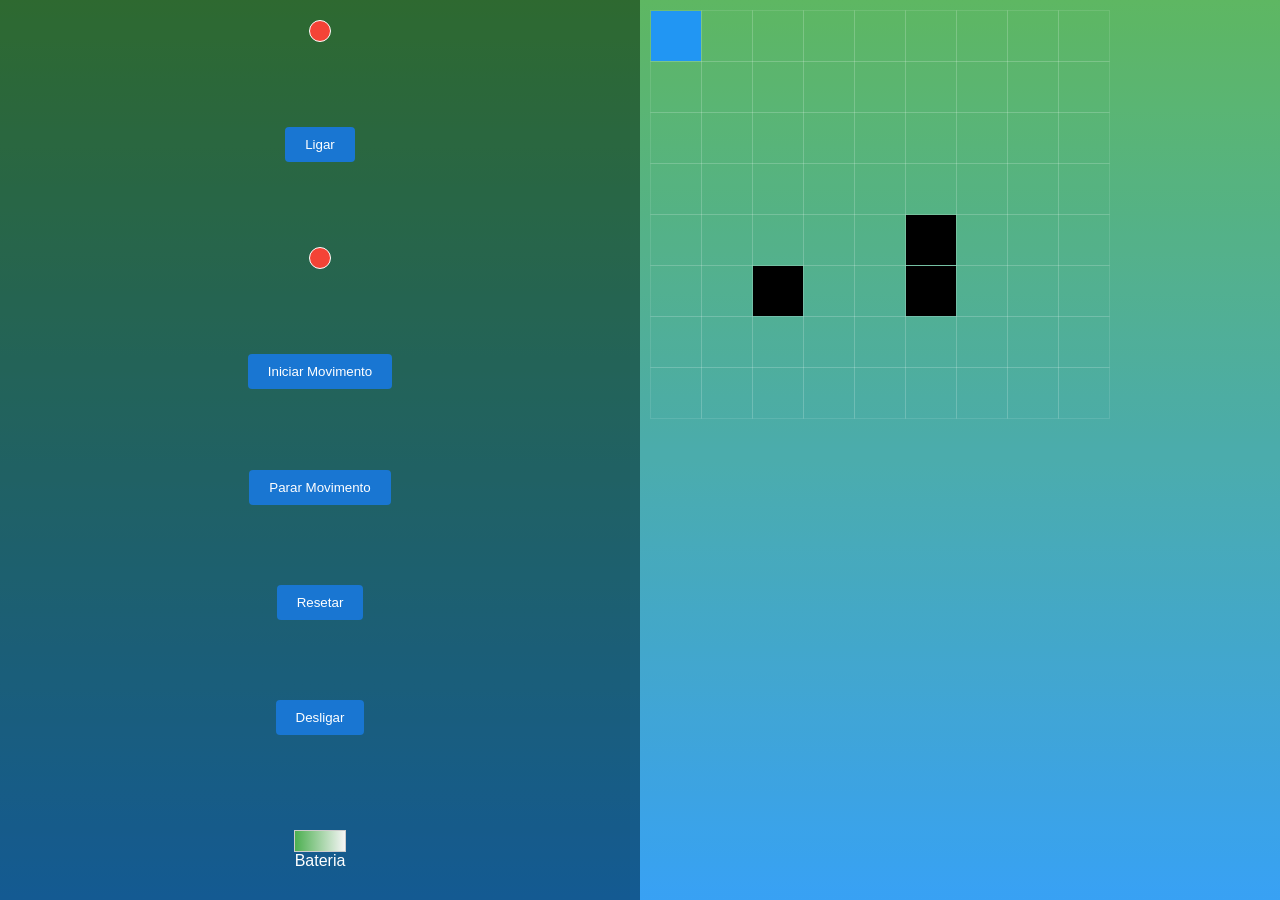
==== index.html @ ede00d10 "up" ====
<!DOCTYPE html>
<html lang="en">
<head>
    <meta charset="UTF-8">
    <meta name="viewport" content="width=device-width, initial-scale=1.0">
    <style>
          body {
            font-family: "Roboto", sans-serif;
            background: linear-gradient(180deg, #4CAF50 0%, #2196F3 100%);
            color: #fff;
            margin: 0;
            padding: 0;
            display: flex;
            justify-content: space-between;
            height: 100vh;
        }

        .controls {
            width: 50%;
            padding: 10px;
            display: flex;
            flex-direction: column;
            justify-content: space-between;
            align-items: center;
            background-color: rgba(0, 0, 0, 0.4);
            color: #fff;
        }

        .button {
            background-color: #1976D2;
            color: #fff;
            border: none;
            border-radius: 4px;
            padding: 10px 20px;
            cursor: pointer;
            margin: 5px 0;
        }

        .button:hover {
            background-color: #1565C0;
        }

        .led {
            width: 20px;
            height: 20px;
            border: 1px solid #fff;
            border-radius: 50%;
            margin: 10px 0;
        }

        .led-on {
            background-color: #4CAF50;
        }

        .led-off {
            background-color: #F44336;
        }

        .battery-container {
            display: flex;
            flex-direction: column;
            align-items: center;
            margin: 20px 0;
        }

        .battery {
            width: 100%;
            height: 20px;
            background: linear-gradient(90deg, #4CAF50 0%, #f5f5f5 100%);
            border: 1px solid #ccc;
        }

        .battery-text {
            margin: 10px 0;
        }

        .grid-container {
            width: 50%;
            padding: 10px;
            display: grid;
            grid-template-columns: repeat(9, 50px);
            grid-template-rows: repeat(8, 50px);
            gap: 1px;
            background-color: rgba(255, 255, 255, 0.1);
        }

        .grid-item {
            width: 50px;
            height: 50px;
            border: 1px solid rgba(255, 255, 255, 0.1);
        }

        .block {
            width: 50px;
            height: 50px;
            background-color: #2196F3;
        }

        .block.red {
            background-color: #F44336;
        }

        .block.black {
            background-color: #000;
        }
    </style>
</head>
<body>
    <div class="controls">
        <div class="led led-off" id="powerLed"></div>
        <button class="button" id="powerButton">Ligar</button>
        <div class="led led-off" id="startLed"></div>
        <button class="button" id="startButton">Iniciar Movimento</button>
        <button class="button" id="stopButton">Parar Movimento</button>
        <button class="button" id="resetButton">Resetar</button>
        <button class="button" id="powerOffButton">Desligar</button>
        <div class="battery-container">
            <div class="battery" id="battery"></div>
            <div>Bateria</div>
        </div>
    </div>
    <div class="grid-container" id="grid"></div>
    <script>
        const grid = document.getElementById('grid');
        const powerButton = document.getElementById('powerButton');
        const powerOffButton = document.getElementById('powerOffButton');
        const startButton = document.getElementById('startButton');
        const stopButton = document.getElementById('stopButton');
        const resetButton = document.getElementById('resetButton');
        const battery = document.getElementById('battery');
        const powerLed = document.getElementById('powerLed');
        const startLed = document.getElementById('startLed');
        let blockPosition = { row: 0, col: 0 };
        let movingRight = true;
        let animationSpeed = 500; // Ajuste a velocidade desejada (em milissegundos)
        let animationInterval;
        let batteryLevel = 100;
        let isPowerOn = false;
        let isAnimationStarted = false;

        // Adiciona três blocos pretos em posições aleatórias
        const blackBlocks = [];
        while (blackBlocks.length < 3) {
            const randomRow = Math.floor(Math.random() * 7);
            const randomCol = Math.floor(Math.random() * 8);
            if (blackBlocks.every(block => block.row !== randomRow || block.col !== randomCol)) {
                blackBlocks.push({ row: randomRow, col: randomCol });
            }
        }

        function createGrid() {
            for (let row = 0; row < 8; row++) {
                for (let col = 0; col < 9; col++) {
                    const cell = document.createElement('div');
                    cell.classList.add('grid-item');
                    grid.appendChild(cell);
                }
            }
            placeBlock();
        }

        function placeBlock() {
            grid.innerHTML = ''; // Limpa a grade

            for (let i = 0; i < 8; i++) {
                for (let j = 0; j < 9; j++) {
                    const cell = document.createElement('div');
                    cell.classList.add('grid-item');
                    grid.appendChild(cell);
                }
            }

            blackBlocks.forEach((block) => {
                const blackBlock = document.createElement('div');
                blackBlock.classList.add('block', 'black');
                grid.children[block.row * 9 + block.col].appendChild(blackBlock);
            });

            const block = document.createElement('div');
            block.classList.add('block');
            if (blockPosition.row === 7 && blockPosition.col === 0) {
                block.classList.add('red');
            }
            grid.children[blockPosition.row * 9 + blockPosition.col].appendChild(block);
        }

        function moveBlock() {
            if (blockPosition.row === 7 && blockPosition.col === 0) {
                return; // Bloquinho está na última posição, não faz nada
            }

            grid.children[blockPosition.row * 9 + blockPosition.col].removeChild(grid.children[blockPosition.row * 9 + blockPosition.col].firstChild);

            if (movingRight) {
                if (blockPosition.col < 8) {
                    blockPosition.col++;
                } else {
                    blockPosition.row++;
                    movingRight = false;
                }
            } else {
                if (blockPosition.col > 0) {
                    blockPosition.col--;
                } else {
                    blockPosition.row++;
                    movingRight = true;
                }
            }

            placeBlock();
            decreaseBatteryLevel();
        }

        function startAnimation() {
            if (blockPosition.row === 8) {
                blockPosition = { row: 0, col: 0 };
                createGrid();
            }
            if (!isAnimationStarted && isPowerOn) {
                isAnimationStarted = true;
                animationInterval = setInterval(moveBlock, animationSpeed);
            }
        }

        function stopAnimation() {
            clearInterval(animationInterval);
            isAnimationStarted = false;
        }

        function resetAnimation() {
            stopAnimation();
            grid.style.display = 'none'; // Oculta a grade
            blockPosition = { row: 0, col: 0 };
            movingRight = true;
            batteryLevel = 100;
            updateBatteryLevel();
        }

        function decreaseBatteryLevel() {
            if (batteryLevel > 0) {
                batteryLevel -= 1;
                updateBatteryLevel();
            }
        }

        function updateBatteryLevel() {
            battery.style.width = `${batteryLevel}%`;
        }

        function togglePower() {
            if (isPowerOn) {
                powerLed.classList.remove('led-on');
                powerLed.classList.add('led-off');
                isPowerOn = false;
                resetAnimation();
                grid.style.display = 'none'; // Oculta a grade ao desligar
            } else {
                powerLed.classList.remove('led-off');
                powerLed.classList.add('led-on');
                isPowerOn = true;
                grid.style.display = 'grid'; // Mostra a grade ao ligar
            }
        }

        function toggleStart() {
            if (isAnimationStarted) {
                startLed.classList.remove('led-on');
                startLed.classList.add('led-off');
                stopAnimation();
            } else {
                startLed.classList.remove('led-off');
                startLed.classList.add('led-on');
                startAnimation();
            }
        }

        powerButton.addEventListener('click', togglePower);
        powerOffButton.addEventListener('click', () => {
            togglePower();
            resetAnimation();
            location.reload(); // Isso recarregará a página, simulando um reset.
        });
        startButton.addEventListener('click', toggleStart);
        stopButton.addEventListener('click', toggleStart);
        resetButton.addEventListener('click', function(){
		location.reload()});
        createGrid();
    </script>
</body>
</html>
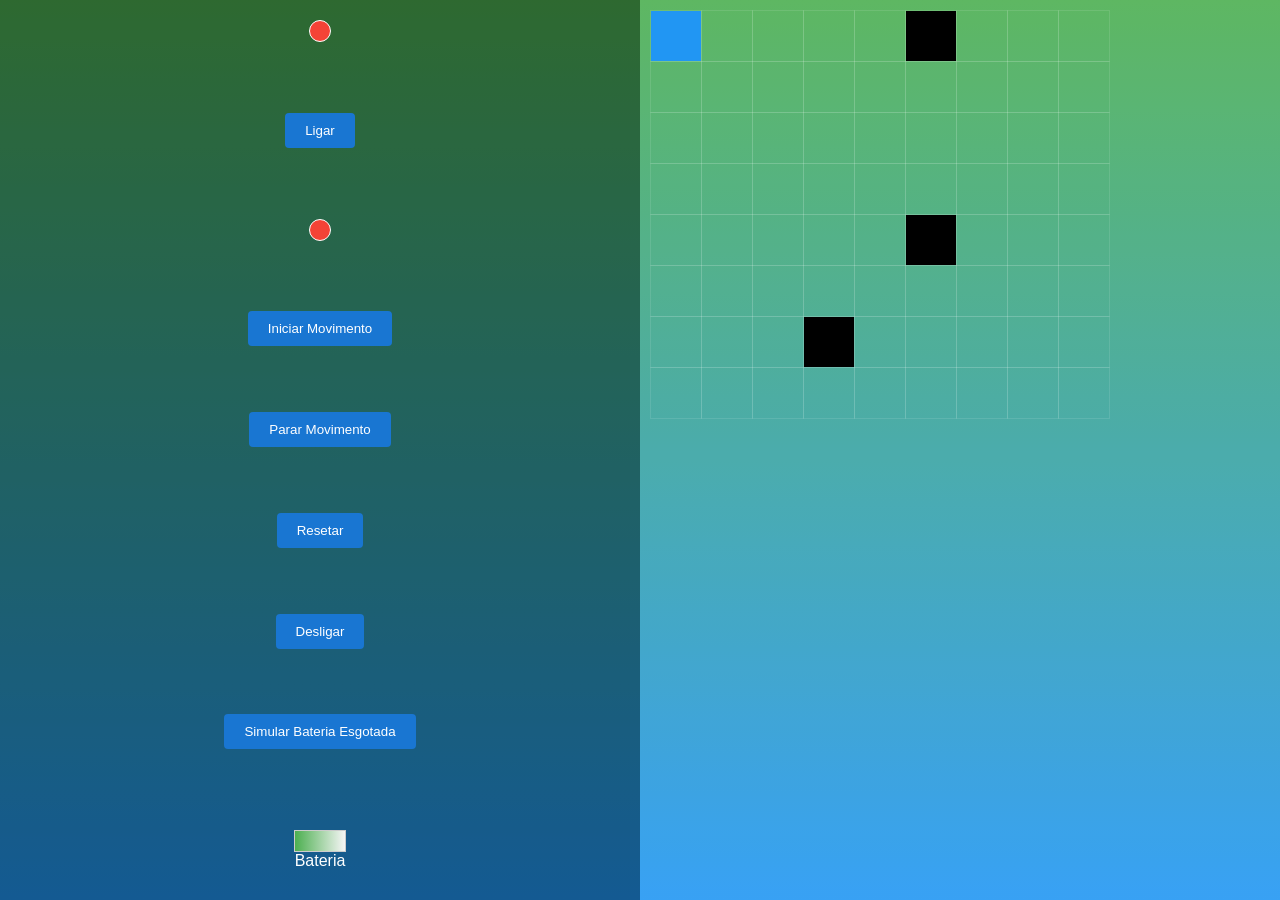
==== commit 4883b304: "Simular bateria" ====
--- a/index.html
+++ b/index.html
@@ -103,6 +103,10 @@
         .block.black {
             background-color: #000;
         }
+        .battery-red {
+    background: linear-gradient(90deg, #F44336 0%, #f5f5f5 100%);
+}
+
     </style>
 </head>
 <body>
@@ -114,6 +118,8 @@
         <button class="button" id="stopButton">Parar Movimento</button>
         <button class="button" id="resetButton">Resetar</button>
         <button class="button" id="powerOffButton">Desligar</button>
+        <button class="button" id="simulateBatteryButton">Simular Bateria Esgotada</button>
+
         <div class="battery-container">
             <div class="battery" id="battery"></div>
             <div>Bateria</div>
@@ -183,6 +189,24 @@
             }
             grid.children[blockPosition.row * 9 + blockPosition.col].appendChild(block);
         }
+        
+        
+        const simulateBatteryButton = document.getElementById('simulateBatteryButton');
+const batteryText = document.querySelector('.battery-container div');
+
+simulateBatteryButton.addEventListener('click', () => {
+    // Define a bateria como vazia
+    batteryLevel = 0;
+    updateBatteryLevel();
+
+    // Pare o cortador de grama se estiver em execução
+    if (isAnimationStarted) {
+        toggleStart();
+    }
+
+    // Mude a classe da bateria para "battery-red"
+    battery.classList.add('battery-red');
+});
 
         function moveBlock() {
             if (blockPosition.row === 7 && blockPosition.col === 0) {
@@ -211,17 +235,7 @@
             decreaseBatteryLevel();
         }
 
-        function startAnimation() {
-            if (blockPosition.row === 8) {
-                blockPosition = { row: 0, col: 0 };
-                createGrid();
-            }
-            if (!isAnimationStarted && isPowerOn) {
-                isAnimationStarted = true;
-                animationInterval = setInterval(moveBlock, animationSpeed);
-            }
-        }
-
+        
         function stopAnimation() {
             clearInterval(animationInterval);
             isAnimationStarted = false;
@@ -237,11 +251,15 @@
         }
 
         function decreaseBatteryLevel() {
-            if (batteryLevel > 0) {
-                batteryLevel -= 1;
-                updateBatteryLevel();
-            }
-        }
+    if (batteryLevel > 0) {
+        batteryLevel -= 1;
+        updateBatteryLevel();
+    } else {
+        stopAnimation(); // Pare a animação quando a bateria estiver vazia
+        battery.classList.add('battery-red'); // Mude a classe da bateria para vermelho
+        startButton.disabled = true; // Desative o botão "Iniciar Movimento" quando a bateria estiver vazia
+    }
+}
 
         function updateBatteryLevel() {
             battery.style.width = `${batteryLevel}%`;
@@ -262,7 +280,9 @@
             }
         }
 
-        function toggleStart() {
+      function toggleStart() {
+    if (isPowerOn) {
+        if (batteryLevel > 0) { // Verifique se há carga na bateria
             if (isAnimationStarted) {
                 startLed.classList.remove('led-on');
                 startLed.classList.add('led-off');
@@ -273,7 +293,19 @@
                 startAnimation();
             }
         }
-
+    }
+}
+
+        function startAnimation() {
+            if (blockPosition.row === 8) {
+                blockPosition = { row: 0, col: 0 };
+                createGrid();
+            }
+            if (!isAnimationStarted && isPowerOn && batteryLevel > 0) { // Verifica se o poder está ligado e há bateria
+                isAnimationStarted = true;
+                animationInterval = setInterval(moveBlock, animationSpeed);
+            }
+        }
         powerButton.addEventListener('click', togglePower);
         powerOffButton.addEventListener('click', () => {
             togglePower();
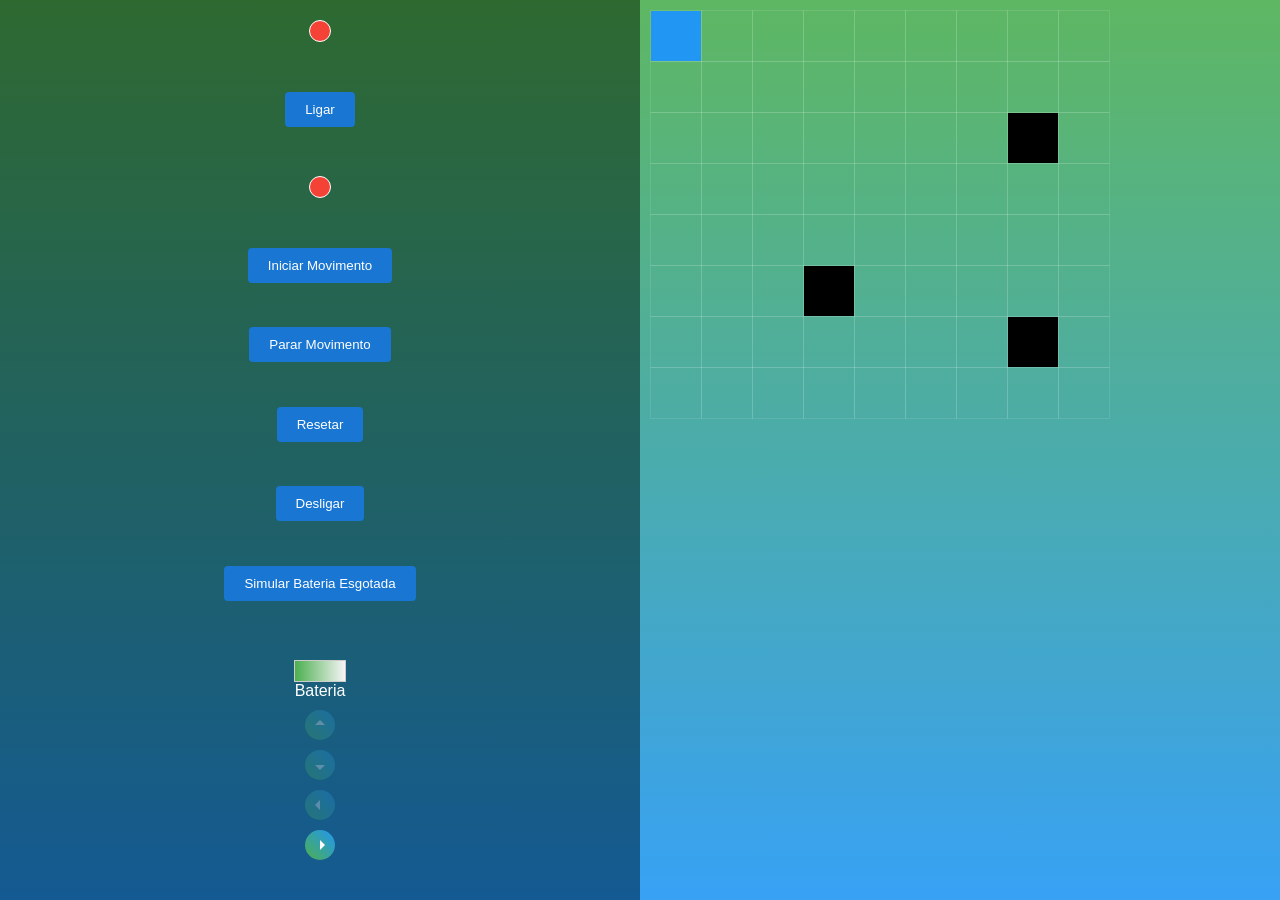
==== commit 5b5b0d32: "Sensor de giroscópio" ====
--- a/index.html
+++ b/index.html
@@ -107,6 +107,57 @@
     background: linear-gradient(90deg, #F44336 0%, #f5f5f5 100%);
 }
 
+
+    .arrow {
+      width: 30px;
+      height: 30px;
+      border-radius: 50%;
+      background: linear-gradient(45deg, #4CAF50, #2196F3);
+      position: relative;
+      margin: 10px;
+      display: flex;
+      align-items: center;
+      justify-content: center;
+    }
+
+    .arrow-up:before,
+    .arrow-down:before,
+    .arrow-left:before,
+    .arrow-right:before {
+      content: '';
+      position: absolute;
+      border: 5px solid transparent;
+    }
+
+    .arrow-up:before {
+      border-bottom-color: #fff;
+      top: 5px;
+    }
+
+    .arrow-down:before {
+      border-top-color: #fff;
+      bottom: 5px;
+    }
+
+    .arrow-left:before {
+      border-right-color: #fff;
+      left: 5px;
+    }
+
+    .arrow-right:before {
+      border-left-color: #fff;
+      right: 5px;
+    }
+
+    .arrow-on {
+      opacity: 1;
+    }
+
+    .arrow-off {
+      opacity: 0.3;
+    }
+
+
     </style>
 </head>
 <body>
@@ -121,12 +172,61 @@
         <button class="button" id="simulateBatteryButton">Simular Bateria Esgotada</button>
 
         <div class="battery-container">
-            <div class="battery" id="battery"></div>
-            <div>Bateria</div>
-        </div>
+    <div class="battery" id="battery"></div>
+    <div>Bateria</div>
+    <div class="arrows-container">
+        <div>
+                <div class="arrow arrow-up arrow-off" id="arrowUp"></div>
+                <div class="arrow arrow-down arrow-off" id="arrowDown"></div>
+                <div class="arrow arrow-left arrow-off" id="arrowLeft"></div>
+                <div class="arrow arrow-right arrow-off" id="arrowRight"></div>
+            </div>
+    </div>
+</div>
+
     </div>
     <div class="grid-container" id="grid"></div>
     <script>
+ const arrowUp = document.getElementById('arrowUp');
+        const arrowDown = document.getElementById('arrowDown');
+        const arrowLeft = document.getElementById('arrowLeft');
+        const arrowRight = document.getElementById('arrowRight');
+
+
+
+        
+        function updateArrows() {
+            if (blockPosition.row % 2 === 0) {
+                arrowRight.classList.add('arrow-on');
+                arrowRight.classList.remove('arrow-off');
+                arrowLeft.classList.add('arrow-off');
+                arrowLeft.classList.remove('arrow-on');
+            } else {
+                arrowLeft.classList.add('arrow-on');
+                arrowLeft.classList.remove('arrow-off');
+                arrowRight.classList.add('arrow-off');
+                arrowRight.classList.remove('arrow-on');
+            }
+
+            if (blockPosition.row !== lastRowPosition) {
+                arrowDown.classList.add('arrow-on');
+                arrowDown.classList.remove('arrow-off');
+            } else {
+                arrowDown.classList.add('arrow-off');
+                arrowDown.classList.remove('arrow-on');
+            }
+        }
+
+        function flashDownArrow() {
+            arrowDown.classList.add('arrow-on');
+            arrowDown.classList.remove('arrow-off');
+
+            setTimeout(() => {
+                arrowDown.classList.add('arrow-off');
+                arrowDown.classList.remove('arrow-on');
+                updateArrows();
+            }, 500); // Ajuste o tempo conforme desejado
+        }
         const grid = document.getElementById('grid');
         const powerButton = document.getElementById('powerButton');
         const powerOffButton = document.getElementById('powerOffButton');
@@ -188,6 +288,7 @@
                 block.classList.add('red');
             }
             grid.children[blockPosition.row * 9 + blockPosition.col].appendChild(block);
+            updateArrows();
         }
         
         
@@ -230,6 +331,8 @@
                     movingRight = true;
                 }
             }
+			lastRowPosition = blockPosition.row;
+             updateArrows(); 
 
             placeBlock();
             decreaseBatteryLevel();
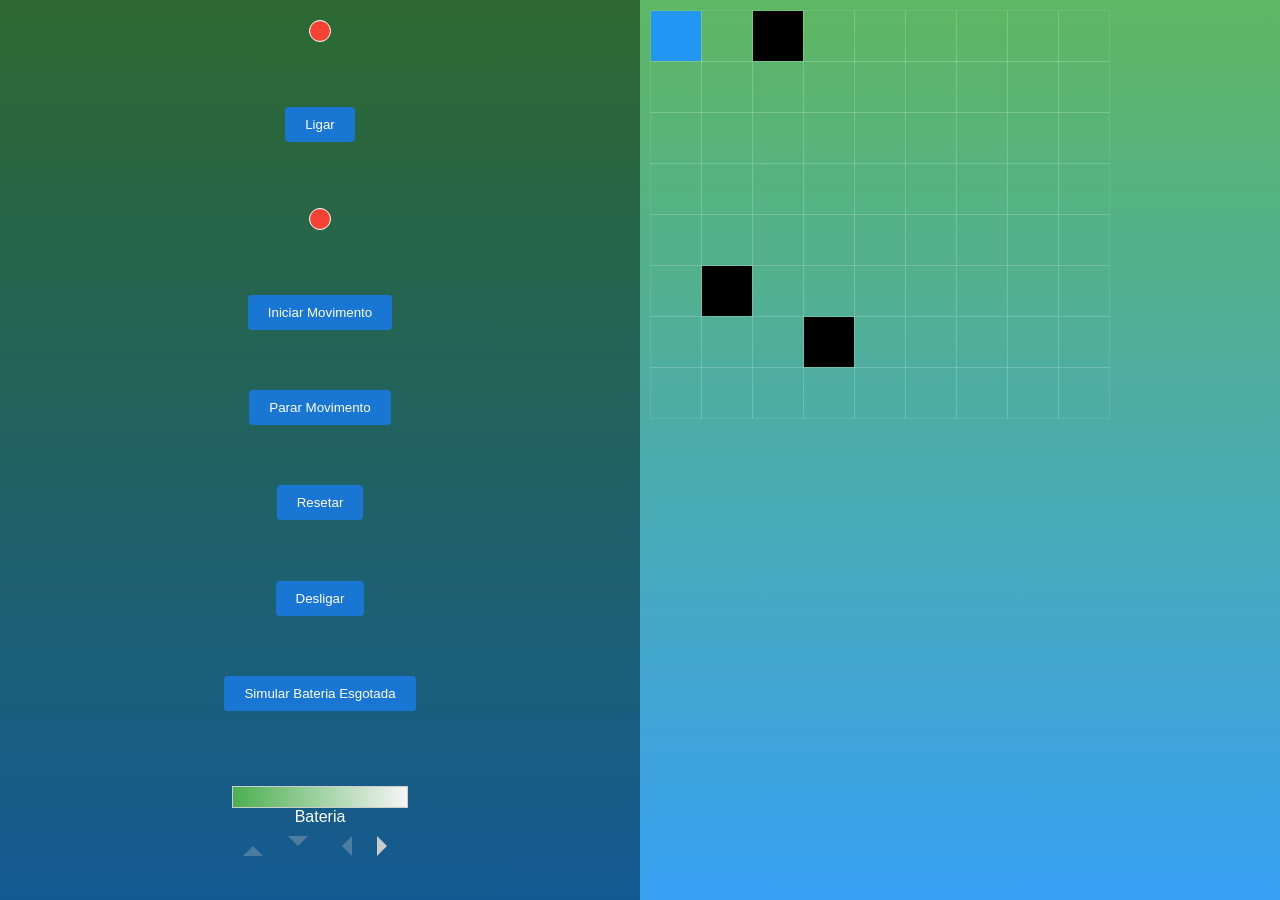
==== commit 2bf8dd51: "GPS/Giroscopio" ====
--- a/index.html
+++ b/index.html
@@ -1,4 +1,4 @@
-<!DOCTYPE html>
+
 <html lang="en">
 <head>
     <meta charset="UTF-8">
@@ -108,54 +108,37 @@
 }
 
 
-    .arrow {
-      width: 30px;
-      height: 30px;
-      border-radius: 50%;
-      background: linear-gradient(45deg, #4CAF50, #2196F3);
-      position: relative;
-      margin: 10px;
-      display: flex;
-      align-items: center;
-      justify-content: center;
-    }
-
-    .arrow-up:before,
-    .arrow-down:before,
-    .arrow-left:before,
-    .arrow-right:before {
-      content: '';
-      position: absolute;
-      border: 5px solid transparent;
-    }
-
-    .arrow-up:before {
-      border-bottom-color: #fff;
-      top: 5px;
-    }
-
-    .arrow-down:before {
-      border-top-color: #fff;
-      bottom: 5px;
-    }
-
-    .arrow-left:before {
-      border-right-color: #fff;
-      left: 5px;
-    }
-
-    .arrow-right:before {
-      border-left-color: #fff;
-      right: 5px;
-    }
-
-    .arrow-on {
-      opacity: 1;
-    }
-
-    .arrow-off {
-      opacity: 0.3;
-    }
+     .arrow {
+            width: 0;
+            height: 0;
+            border: 10px solid transparent;
+            margin: 10px;
+            display: inline-block;
+        }
+
+        .arrow-up {
+            border-bottom-color: #ccc;
+        }
+
+        .arrow-down {
+            border-top-color: #ccc;
+        }
+
+        .arrow-left {
+            border-right-color: #ccc;
+        }
+
+        .arrow-right {
+            border-left-color: #ccc;
+        }
+
+        .arrow-on {
+            opacity: 1;
+        }
+
+        .arrow-off {
+            opacity: 0.3;
+        }
 
 
     </style>
@@ -193,29 +176,30 @@
         const arrowRight = document.getElementById('arrowRight');
 
 
+let arrowDirection = '';  // Adicione esta linha no início do seu script
 
         
-        function updateArrows() {
-            if (blockPosition.row % 2 === 0) {
-                arrowRight.classList.add('arrow-on');
-                arrowRight.classList.remove('arrow-off');
-                arrowLeft.classList.add('arrow-off');
-                arrowLeft.classList.remove('arrow-on');
-            } else {
-                arrowLeft.classList.add('arrow-on');
-                arrowLeft.classList.remove('arrow-off');
-                arrowRight.classList.add('arrow-off');
-                arrowRight.classList.remove('arrow-on');
-            }
-
-            if (blockPosition.row !== lastRowPosition) {
-                arrowDown.classList.add('arrow-on');
-                arrowDown.classList.remove('arrow-off');
-            } else {
-                arrowDown.classList.add('arrow-off');
-                arrowDown.classList.remove('arrow-on');
-            }
-        }
+    function updateArrows() {
+    if (blockPosition.row % 2 === 0) {
+        if (arrowDirection !== 'right') {
+            flashDownArrow();
+            arrowDirection = 'right';
+        }
+        arrowRight.classList.add('arrow-on');
+        arrowRight.classList.remove('arrow-off');
+        arrowLeft.classList.add('arrow-off');
+        arrowLeft.classList.remove('arrow-on');
+    } else {
+        if (arrowDirection !== 'left') {
+            flashDownArrow();
+            arrowDirection = 'left';
+        }
+        arrowLeft.classList.add('arrow-on');
+        arrowLeft.classList.remove('arrow-off');
+        arrowRight.classList.add('arrow-off');
+        arrowRight.classList.remove('arrow-on');
+    }
+}
 
         function flashDownArrow() {
             arrowDown.classList.add('arrow-on');
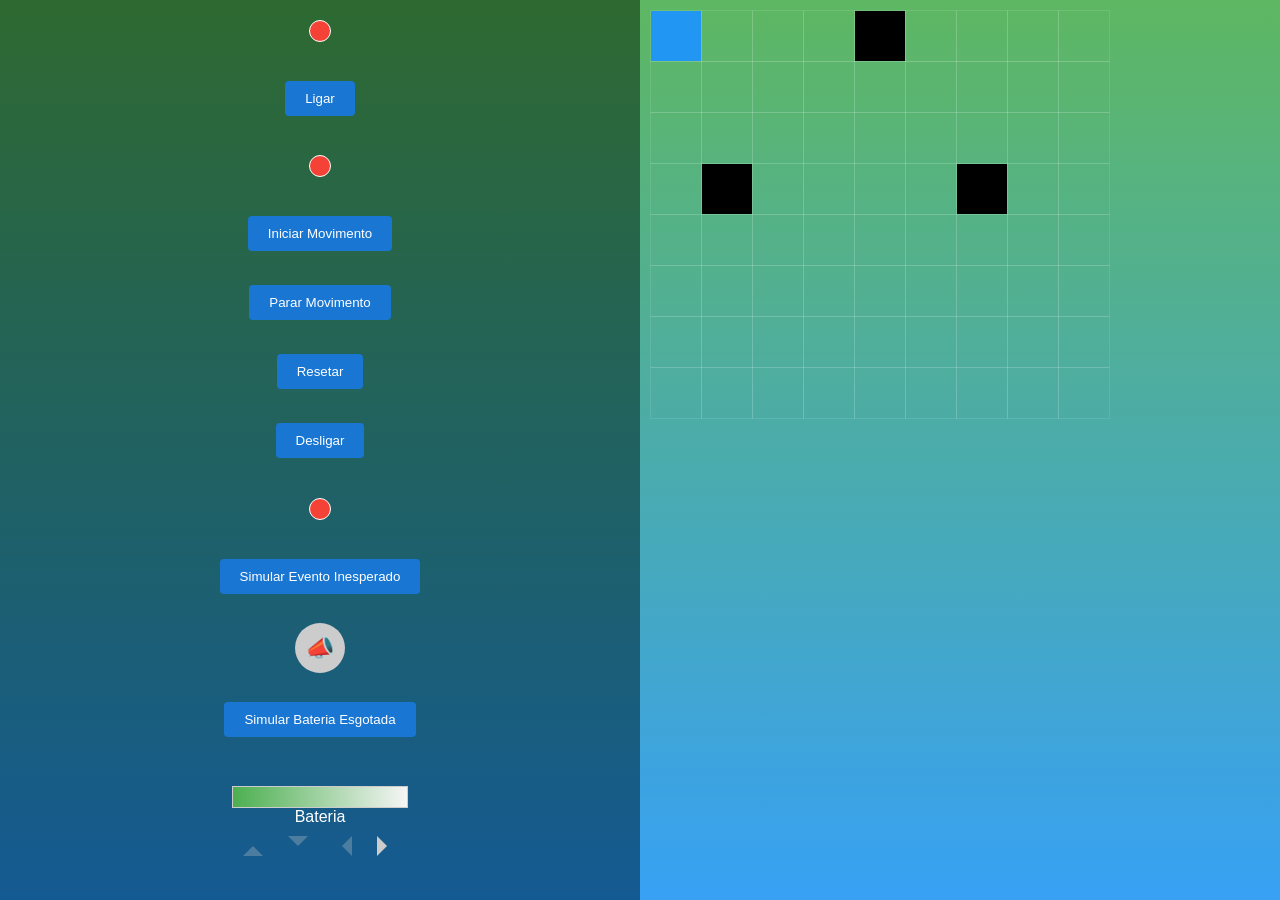
==== commit a4c633fb: "Evento inesperado" ====
--- a/index.html
+++ b/index.html
@@ -139,11 +139,30 @@
         .arrow-off {
             opacity: 0.3;
         }
+        
+        .horn {
+    width: 50px;
+    height: 50px;
+    background-color: #F44336;
+    border-radius: 50%;
+    display: flex;
+    justify-content: center;
+    align-items: center;
+    font-size: 24px;
+    color: #fff;
+}
+
+.horn-off {
+    background-color: #ccc;
+    color: #666;
+}
+
 
 
     </style>
 </head>
 <body>
+      <audio id="hornSound" src="./media/audio.wav" type="audio/mpeg"></audio>
     <div class="controls">
         <div class="led led-off" id="powerLed"></div>
         <button class="button" id="powerButton">Ligar</button>
@@ -152,6 +171,10 @@
         <button class="button" id="stopButton">Parar Movimento</button>
         <button class="button" id="resetButton">Resetar</button>
         <button class="button" id="powerOffButton">Desligar</button>
+         <div class="led led-off" id="unexpectedLed"></div>
+        <button class="button" id="unexpectedButton">Simular Evento Inesperado</button>
+
+        <div class="horn horn-off" id="horn">📣</div>
         <button class="button" id="simulateBatteryButton">Simular Bateria Esgotada</button>
 
         <div class="battery-container">
@@ -170,6 +193,33 @@
     </div>
     <div class="grid-container" id="grid"></div>
     <script>
+    
+    let isBlockMoving = true;
+
+    const unexpectedButton = document.getElementById('unexpectedButton');
+        const unexpectedLed = document.getElementById('unexpectedLed');
+        const horn = document.getElementById('horn');
+
+        unexpectedButton.addEventListener('click', () => {
+            unexpectedLed.classList.toggle('led-off');
+    unexpectedLed.classList.toggle('led-on');
+    horn.classList.toggle('horn-off');
+    horn.classList.toggle('horn-on');
+    playHorn();
+    
+    isBlockMoving = !isBlockMoving;  // Alterna o estado de movimento do bloco
+    if (isBlockMoving) {
+        startAnimation();  // Se o bloco deve se mover, retoma a animação
+    } else {
+        stopAnimation();  // Se o bloco deve parar, para a animação
+    }
+        });
+
+        function playHorn() {
+            const hornSound = document.getElementById('hornSound');
+            hornSound.play();
+        }
+        
  const arrowUp = document.getElementById('arrowUp');
         const arrowDown = document.getElementById('arrowDown');
         const arrowLeft = document.getElementById('arrowLeft');
@@ -406,4 +456,4 @@
         createGrid();
     </script>
 </body>
-</html>
+</html>
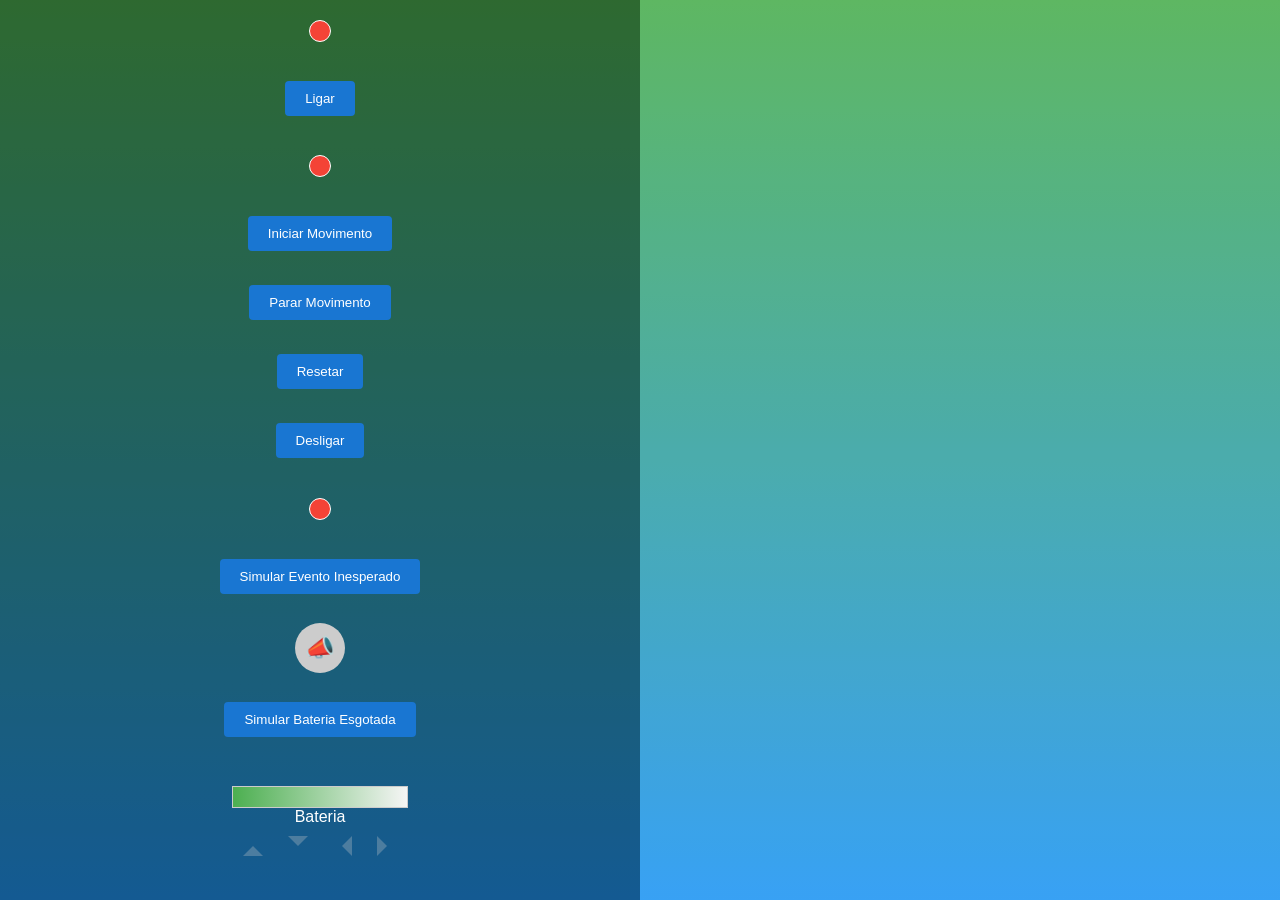
==== commit 4096ff7b: "Adiciona css link no html" ====
--- a/index.html
+++ b/index.html
@@ -3,166 +3,14 @@
 <head>
     <meta charset="UTF-8">
     <meta name="viewport" content="width=device-width, initial-scale=1.0">
-    <style>
-          body {
-            font-family: "Roboto", sans-serif;
-            background: linear-gradient(180deg, #4CAF50 0%, #2196F3 100%);
-            color: #fff;
-            margin: 0;
-            padding: 0;
-            display: flex;
-            justify-content: space-between;
-            height: 100vh;
-        }
 
-        .controls {
-            width: 50%;
-            padding: 10px;
-            display: flex;
-            flex-direction: column;
-            justify-content: space-between;
-            align-items: center;
-            background-color: rgba(0, 0, 0, 0.4);
-            color: #fff;
-        }
+    <title>Emulador</title>
 
-        .button {
-            background-color: #1976D2;
-            color: #fff;
-            border: none;
-            border-radius: 4px;
-            padding: 10px 20px;
-            cursor: pointer;
-            margin: 5px 0;
-        }
-
-        .button:hover {
-            background-color: #1565C0;
-        }
-
-        .led {
-            width: 20px;
-            height: 20px;
-            border: 1px solid #fff;
-            border-radius: 50%;
-            margin: 10px 0;
-        }
-
-        .led-on {
-            background-color: #4CAF50;
-        }
-
-        .led-off {
-            background-color: #F44336;
-        }
-
-        .battery-container {
-            display: flex;
-            flex-direction: column;
-            align-items: center;
-            margin: 20px 0;
-        }
-
-        .battery {
-            width: 100%;
-            height: 20px;
-            background: linear-gradient(90deg, #4CAF50 0%, #f5f5f5 100%);
-            border: 1px solid #ccc;
-        }
-
-        .battery-text {
-            margin: 10px 0;
-        }
-
-        .grid-container {
-            width: 50%;
-            padding: 10px;
-            display: grid;
-            grid-template-columns: repeat(9, 50px);
-            grid-template-rows: repeat(8, 50px);
-            gap: 1px;
-            background-color: rgba(255, 255, 255, 0.1);
-        }
-
-        .grid-item {
-            width: 50px;
-            height: 50px;
-            border: 1px solid rgba(255, 255, 255, 0.1);
-        }
-
-        .block {
-            width: 50px;
-            height: 50px;
-            background-color: #2196F3;
-        }
-
-        .block.red {
-            background-color: #F44336;
-        }
-
-        .block.black {
-            background-color: #000;
-        }
-        .battery-red {
-    background: linear-gradient(90deg, #F44336 0%, #f5f5f5 100%);
-}
-
-
-     .arrow {
-            width: 0;
-            height: 0;
-            border: 10px solid transparent;
-            margin: 10px;
-            display: inline-block;
-        }
-
-        .arrow-up {
-            border-bottom-color: #ccc;
-        }
-
-        .arrow-down {
-            border-top-color: #ccc;
-        }
-
-        .arrow-left {
-            border-right-color: #ccc;
-        }
-
-        .arrow-right {
-            border-left-color: #ccc;
-        }
-
-        .arrow-on {
-            opacity: 1;
-        }
-
-        .arrow-off {
-            opacity: 0.3;
-        }
-        
-        .horn {
-    width: 50px;
-    height: 50px;
-    background-color: #F44336;
-    border-radius: 50%;
-    display: flex;
-    justify-content: center;
-    align-items: center;
-    font-size: 24px;
-    color: #fff;
-}
-
-.horn-off {
-    background-color: #ccc;
-    color: #666;
-}
-
-
-
-    </style>
+    <link rel="stylesheet" type="text/css" href="./stylesheet/styles.css"/>
 </head>
 <body>
-      <audio id="hornSound" src="./media/audio.wav" type="audio/mpeg"></audio>
+    <audio id="hornSound" src="./media/audio.wav" type="audio/mpeg"></audio>
+
     <div class="controls">
         <div class="led led-off" id="powerLed"></div>
         <button class="button" id="powerButton">Ligar</button>
@@ -189,271 +37,7 @@
             </div>
     </div>
 </div>
-
     </div>
     <div class="grid-container" id="grid"></div>
-    <script>
-    
-    let isBlockMoving = true;
-
-    const unexpectedButton = document.getElementById('unexpectedButton');
-        const unexpectedLed = document.getElementById('unexpectedLed');
-        const horn = document.getElementById('horn');
-
-        unexpectedButton.addEventListener('click', () => {
-            unexpectedLed.classList.toggle('led-off');
-    unexpectedLed.classList.toggle('led-on');
-    horn.classList.toggle('horn-off');
-    horn.classList.toggle('horn-on');
-    playHorn();
-    
-    isBlockMoving = !isBlockMoving;  // Alterna o estado de movimento do bloco
-    if (isBlockMoving) {
-        startAnimation();  // Se o bloco deve se mover, retoma a animação
-    } else {
-        stopAnimation();  // Se o bloco deve parar, para a animação
-    }
-        });
-
-        function playHorn() {
-            const hornSound = document.getElementById('hornSound');
-            hornSound.play();
-        }
-        
- const arrowUp = document.getElementById('arrowUp');
-        const arrowDown = document.getElementById('arrowDown');
-        const arrowLeft = document.getElementById('arrowLeft');
-        const arrowRight = document.getElementById('arrowRight');
-
-
-let arrowDirection = '';  // Adicione esta linha no início do seu script
-
-        
-    function updateArrows() {
-    if (blockPosition.row % 2 === 0) {
-        if (arrowDirection !== 'right') {
-            flashDownArrow();
-            arrowDirection = 'right';
-        }
-        arrowRight.classList.add('arrow-on');
-        arrowRight.classList.remove('arrow-off');
-        arrowLeft.classList.add('arrow-off');
-        arrowLeft.classList.remove('arrow-on');
-    } else {
-        if (arrowDirection !== 'left') {
-            flashDownArrow();
-            arrowDirection = 'left';
-        }
-        arrowLeft.classList.add('arrow-on');
-        arrowLeft.classList.remove('arrow-off');
-        arrowRight.classList.add('arrow-off');
-        arrowRight.classList.remove('arrow-on');
-    }
-}
-
-        function flashDownArrow() {
-            arrowDown.classList.add('arrow-on');
-            arrowDown.classList.remove('arrow-off');
-
-            setTimeout(() => {
-                arrowDown.classList.add('arrow-off');
-                arrowDown.classList.remove('arrow-on');
-                updateArrows();
-            }, 500); // Ajuste o tempo conforme desejado
-        }
-        const grid = document.getElementById('grid');
-        const powerButton = document.getElementById('powerButton');
-        const powerOffButton = document.getElementById('powerOffButton');
-        const startButton = document.getElementById('startButton');
-        const stopButton = document.getElementById('stopButton');
-        const resetButton = document.getElementById('resetButton');
-        const battery = document.getElementById('battery');
-        const powerLed = document.getElementById('powerLed');
-        const startLed = document.getElementById('startLed');
-        let blockPosition = { row: 0, col: 0 };
-        let movingRight = true;
-        let animationSpeed = 500; // Ajuste a velocidade desejada (em milissegundos)
-        let animationInterval;
-        let batteryLevel = 100;
-        let isPowerOn = false;
-        let isAnimationStarted = false;
-
-        // Adiciona três blocos pretos em posições aleatórias
-        const blackBlocks = [];
-        while (blackBlocks.length < 3) {
-            const randomRow = Math.floor(Math.random() * 7);
-            const randomCol = Math.floor(Math.random() * 8);
-            if (blackBlocks.every(block => block.row !== randomRow || block.col !== randomCol)) {
-                blackBlocks.push({ row: randomRow, col: randomCol });
-            }
-        }
-
-        function createGrid() {
-            for (let row = 0; row < 8; row++) {
-                for (let col = 0; col < 9; col++) {
-                    const cell = document.createElement('div');
-                    cell.classList.add('grid-item');
-                    grid.appendChild(cell);
-                }
-            }
-            placeBlock();
-        }
-
-        function placeBlock() {
-            grid.innerHTML = ''; // Limpa a grade
-
-            for (let i = 0; i < 8; i++) {
-                for (let j = 0; j < 9; j++) {
-                    const cell = document.createElement('div');
-                    cell.classList.add('grid-item');
-                    grid.appendChild(cell);
-                }
-            }
-
-            blackBlocks.forEach((block) => {
-                const blackBlock = document.createElement('div');
-                blackBlock.classList.add('block', 'black');
-                grid.children[block.row * 9 + block.col].appendChild(blackBlock);
-            });
-
-            const block = document.createElement('div');
-            block.classList.add('block');
-            if (blockPosition.row === 7 && blockPosition.col === 0) {
-                block.classList.add('red');
-            }
-            grid.children[blockPosition.row * 9 + blockPosition.col].appendChild(block);
-            updateArrows();
-        }
-        
-        
-        const simulateBatteryButton = document.getElementById('simulateBatteryButton');
-const batteryText = document.querySelector('.battery-container div');
-
-simulateBatteryButton.addEventListener('click', () => {
-    // Define a bateria como vazia
-    batteryLevel = 0;
-    updateBatteryLevel();
-
-    // Pare o cortador de grama se estiver em execução
-    if (isAnimationStarted) {
-        toggleStart();
-    }
-
-    // Mude a classe da bateria para "battery-red"
-    battery.classList.add('battery-red');
-});
-
-        function moveBlock() {
-            if (blockPosition.row === 7 && blockPosition.col === 0) {
-                return; // Bloquinho está na última posição, não faz nada
-            }
-
-            grid.children[blockPosition.row * 9 + blockPosition.col].removeChild(grid.children[blockPosition.row * 9 + blockPosition.col].firstChild);
-
-            if (movingRight) {
-                if (blockPosition.col < 8) {
-                    blockPosition.col++;
-                } else {
-                    blockPosition.row++;
-                    movingRight = false;
-                }
-            } else {
-                if (blockPosition.col > 0) {
-                    blockPosition.col--;
-                } else {
-                    blockPosition.row++;
-                    movingRight = true;
-                }
-            }
-			lastRowPosition = blockPosition.row;
-             updateArrows(); 
-
-            placeBlock();
-            decreaseBatteryLevel();
-        }
-
-        
-        function stopAnimation() {
-            clearInterval(animationInterval);
-            isAnimationStarted = false;
-        }
-
-        function resetAnimation() {
-            stopAnimation();
-            grid.style.display = 'none'; // Oculta a grade
-            blockPosition = { row: 0, col: 0 };
-            movingRight = true;
-            batteryLevel = 100;
-            updateBatteryLevel();
-        }
-
-        function decreaseBatteryLevel() {
-    if (batteryLevel > 0) {
-        batteryLevel -= 1;
-        updateBatteryLevel();
-    } else {
-        stopAnimation(); // Pare a animação quando a bateria estiver vazia
-        battery.classList.add('battery-red'); // Mude a classe da bateria para vermelho
-        startButton.disabled = true; // Desative o botão "Iniciar Movimento" quando a bateria estiver vazia
-    }
-}
-
-        function updateBatteryLevel() {
-            battery.style.width = `${batteryLevel}%`;
-        }
-
-        function togglePower() {
-            if (isPowerOn) {
-                powerLed.classList.remove('led-on');
-                powerLed.classList.add('led-off');
-                isPowerOn = false;
-                resetAnimation();
-                grid.style.display = 'none'; // Oculta a grade ao desligar
-            } else {
-                powerLed.classList.remove('led-off');
-                powerLed.classList.add('led-on');
-                isPowerOn = true;
-                grid.style.display = 'grid'; // Mostra a grade ao ligar
-            }
-        }
-
-      function toggleStart() {
-    if (isPowerOn) {
-        if (batteryLevel > 0) { // Verifique se há carga na bateria
-            if (isAnimationStarted) {
-                startLed.classList.remove('led-on');
-                startLed.classList.add('led-off');
-                stopAnimation();
-            } else {
-                startLed.classList.remove('led-off');
-                startLed.classList.add('led-on');
-                startAnimation();
-            }
-        }
-    }
-}
-
-        function startAnimation() {
-            if (blockPosition.row === 8) {
-                blockPosition = { row: 0, col: 0 };
-                createGrid();
-            }
-            if (!isAnimationStarted && isPowerOn && batteryLevel > 0) { // Verifica se o poder está ligado e há bateria
-                isAnimationStarted = true;
-                animationInterval = setInterval(moveBlock, animationSpeed);
-            }
-        }
-        powerButton.addEventListener('click', togglePower);
-        powerOffButton.addEventListener('click', () => {
-            togglePower();
-            resetAnimation();
-            location.reload(); // Isso recarregará a página, simulando um reset.
-        });
-        startButton.addEventListener('click', toggleStart);
-        stopButton.addEventListener('click', toggleStart);
-        resetButton.addEventListener('click', function(){
-		location.reload()});
-        createGrid();
-    </script>
 </body>
 </html>
--- a/stylesheet/styles.css
+++ b/stylesheet/styles.css
@@ -0,0 +1,152 @@
+body {
+  font-family: "Roboto", sans-serif;
+  background: linear-gradient(180deg, #4CAF50 0%, #2196F3 100%);
+  color: #fff;
+  margin: 0;
+  padding: 0;
+  display: flex;
+  justify-content: space-between;
+  height: 100vh;
+}
+
+.controls {
+  width: 50%;
+  padding: 10px;
+  display: flex;
+  flex-direction: column;
+  justify-content: space-between;
+  align-items: center;
+  background-color: rgba(0, 0, 0, 0.4);
+  color: #fff;
+}
+
+.button {
+  background-color: #1976D2;
+  color: #fff;
+  border: none;
+  border-radius: 4px;
+  padding: 10px 20px;
+  cursor: pointer;
+  margin: 5px 0;
+}
+
+.button:hover {
+  background-color: #1565C0;
+}
+
+.led {
+  width: 20px;
+  height: 20px;
+  border: 1px solid #fff;
+  border-radius: 50%;
+  margin: 10px 0;
+}
+
+.led-on {
+  background-color: #4CAF50;
+}
+
+.led-off {
+  background-color: #F44336;
+}
+
+.battery-container {
+  display: flex;
+  flex-direction: column;
+  align-items: center;
+  margin: 20px 0;
+}
+
+.battery {
+  width: 100%;
+  height: 20px;
+  background: linear-gradient(90deg, #4CAF50 0%, #f5f5f5 100%);
+  border: 1px solid #ccc;
+}
+
+.battery-text {
+  margin: 10px 0;
+}
+
+.grid-container {
+  width: 50%;
+  padding: 10px;
+  display: grid;
+  grid-template-columns: repeat(9, 50px);
+  grid-template-rows: repeat(8, 50px);
+  gap: 1px;
+  background-color: rgba(255, 255, 255, 0.1);
+}
+
+.grid-item {
+  width: 50px;
+  height: 50px;
+  border: 1px solid rgba(255, 255, 255, 0.1);
+}
+
+.block {
+  width: 50px;
+  height: 50px;
+  background-color: #2196F3;
+}
+
+.block.red {
+  background-color: #F44336;
+}
+
+.block.black {
+  background-color: #000;
+}
+.battery-red {
+background: linear-gradient(90deg, #F44336 0%, #f5f5f5 100%);
+}
+
+
+.arrow {
+  width: 0;
+  height: 0;
+  border: 10px solid transparent;
+  margin: 10px;
+  display: inline-block;
+}
+
+.arrow-up {
+  border-bottom-color: #ccc;
+}
+
+.arrow-down {
+  border-top-color: #ccc;
+}
+
+.arrow-left {
+  border-right-color: #ccc;
+}
+
+.arrow-right {
+  border-left-color: #ccc;
+}
+
+.arrow-on {
+  opacity: 1;
+}
+
+.arrow-off {
+  opacity: 0.3;
+}
+
+.horn {
+width: 50px;
+height: 50px;
+background-color: #F44336;
+border-radius: 50%;
+display: flex;
+justify-content: center;
+align-items: center;
+font-size: 24px;
+color: #fff;
+}
+
+.horn-off {
+background-color: #ccc;
+color: #666;
+}
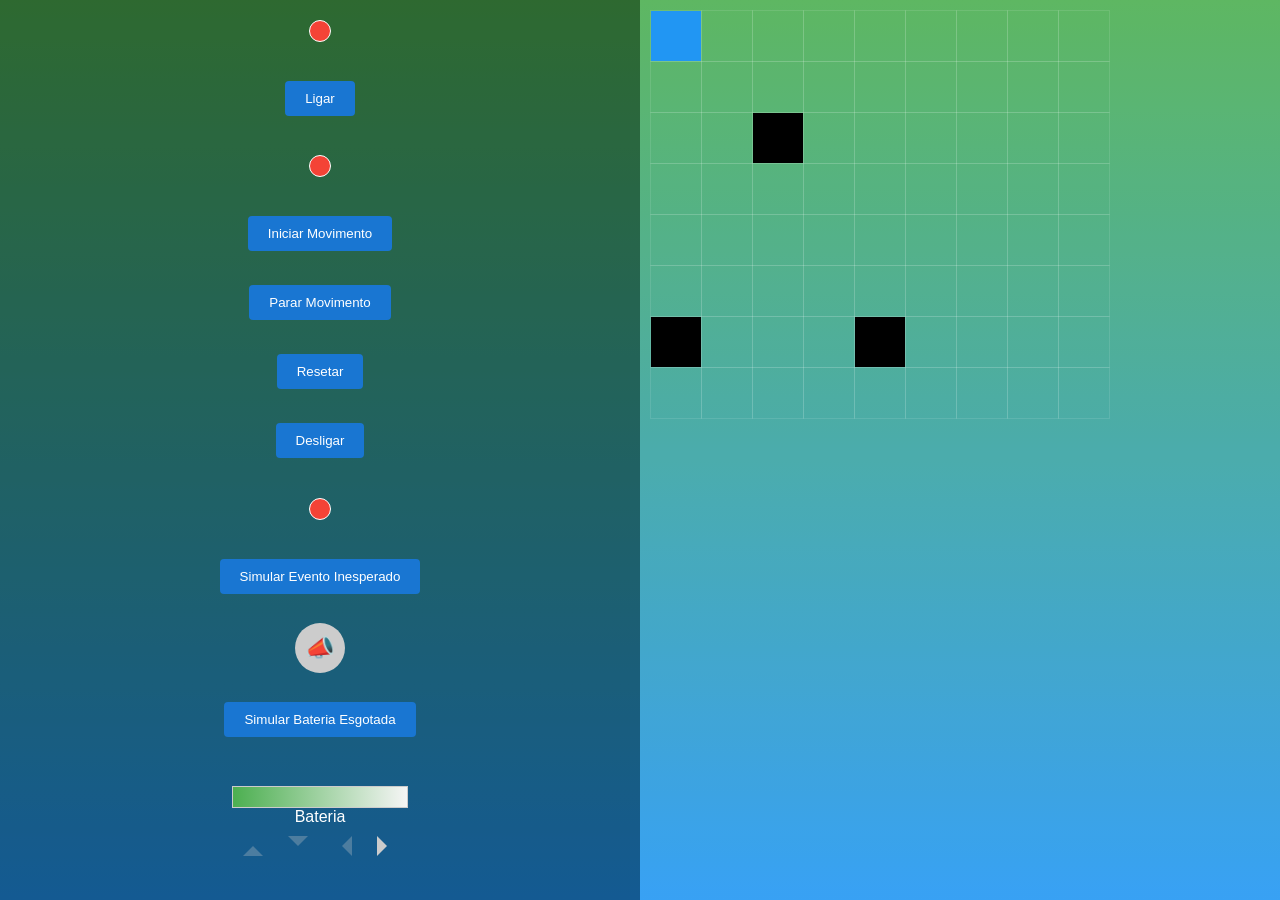
==== commit 07cef309: "Adiciona js script no html" ====
--- a/index.html
+++ b/index.html
@@ -26,18 +26,21 @@
         <button class="button" id="simulateBatteryButton">Simular Bateria Esgotada</button>
 
         <div class="battery-container">
-    <div class="battery" id="battery"></div>
-    <div>Bateria</div>
-    <div class="arrows-container">
-        <div>
-                <div class="arrow arrow-up arrow-off" id="arrowUp"></div>
-                <div class="arrow arrow-down arrow-off" id="arrowDown"></div>
-                <div class="arrow arrow-left arrow-off" id="arrowLeft"></div>
-                <div class="arrow arrow-right arrow-off" id="arrowRight"></div>
+            <div class="battery" id="battery"></div>
+            <div>Bateria</div>
+            <div class="arrows-container">
+                <div>
+                    <div class="arrow arrow-up arrow-off" id="arrowUp"></div>
+                    <div class="arrow arrow-down arrow-off" id="arrowDown"></div>
+                    <div class="arrow arrow-left arrow-off" id="arrowLeft"></div>
+                    <div class="arrow arrow-right arrow-off" id="arrowRight"></div>
+                </div>
             </div>
+        </div>
     </div>
-</div>
-    </div>
+
     <div class="grid-container" id="grid"></div>
+    
+    <script type="text/javascript" src="emulator_functions/index.js"></script>
 </body>
 </html>
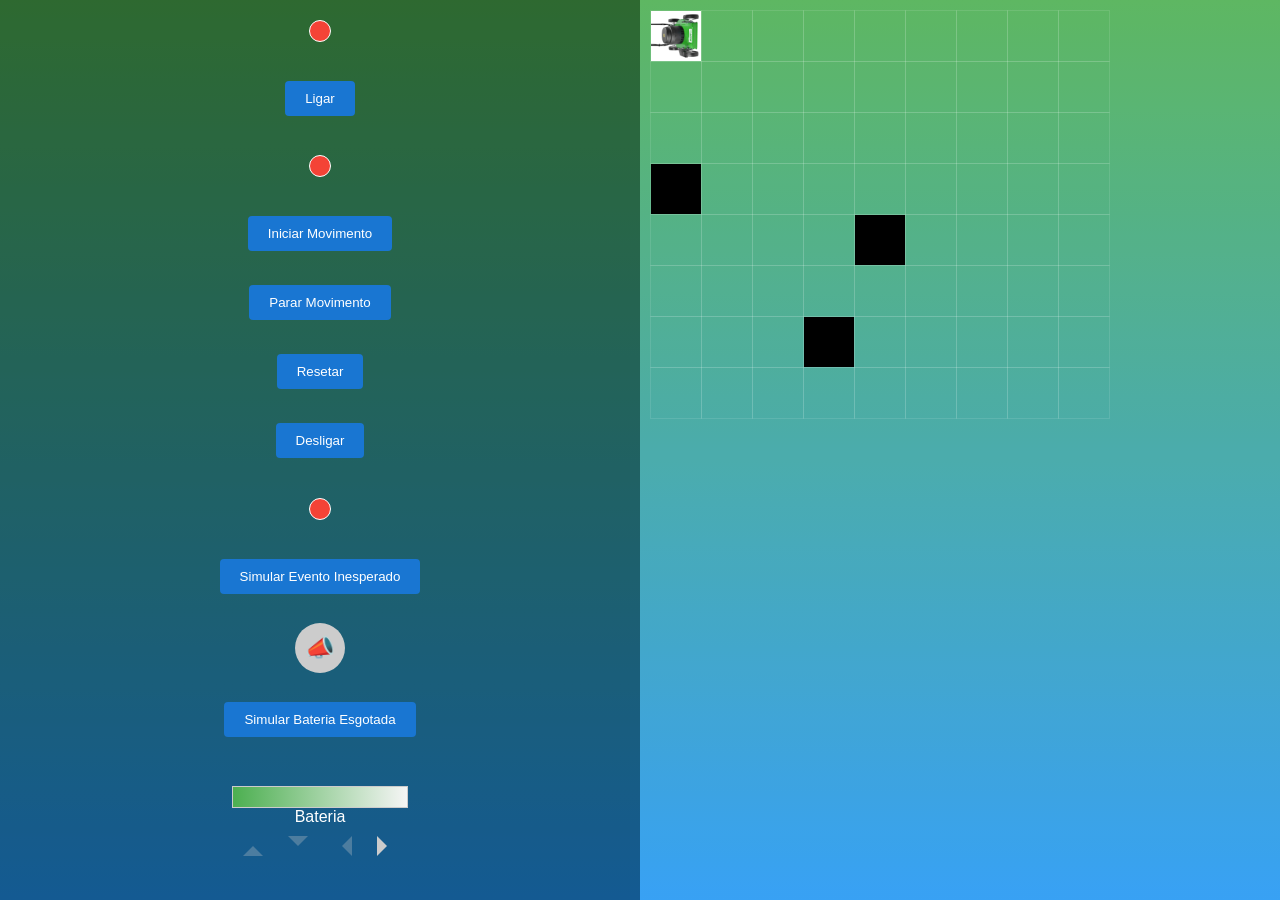
==== commit c487340f: "adiciona imagem rotacionando do cortador de grama no grid" ====
--- a/index.html
+++ b/index.html
@@ -19,7 +19,7 @@
         <button class="button" id="stopButton">Parar Movimento</button>
         <button class="button" id="resetButton">Resetar</button>
         <button class="button" id="powerOffButton">Desligar</button>
-         <div class="led led-off" id="unexpectedLed"></div>
+        <div class="led led-off" id="unexpectedLed"></div>
         <button class="button" id="unexpectedButton">Simular Evento Inesperado</button>
 
         <div class="horn horn-off" id="horn">📣</div>
--- a/stylesheet/styles.css
+++ b/stylesheet/styles.css
@@ -87,14 +87,18 @@
 .block {
   width: 50px;
   height: 50px;
-  background-color: #2196F3;
+  background: url('../media/cortador-grama.jpg');
+  background-position: center;
+  background-size: cover;
 }
 
-.block.red {
-  background-color: #F44336;
+.block.ok {
+  /* background: none; */
+  /* background-color: #F44336; */
 }
 
 .block.black {
+  background: none;
   background-color: #000;
 }
 .battery-red {
@@ -135,18 +139,18 @@
 }
 
 .horn {
-width: 50px;
-height: 50px;
-background-color: #F44336;
-border-radius: 50%;
-display: flex;
-justify-content: center;
-align-items: center;
-font-size: 24px;
-color: #fff;
+  width: 50px;
+  height: 50px;
+  background-color: #F44336;
+  border-radius: 50%;
+  display: flex;
+  justify-content: center;
+  align-items: center;
+  font-size: 24px;
+  color: #fff;
 }
 
 .horn-off {
-background-color: #ccc;
-color: #666;
+  background-color: #ccc;
+  color: #666;
 }
